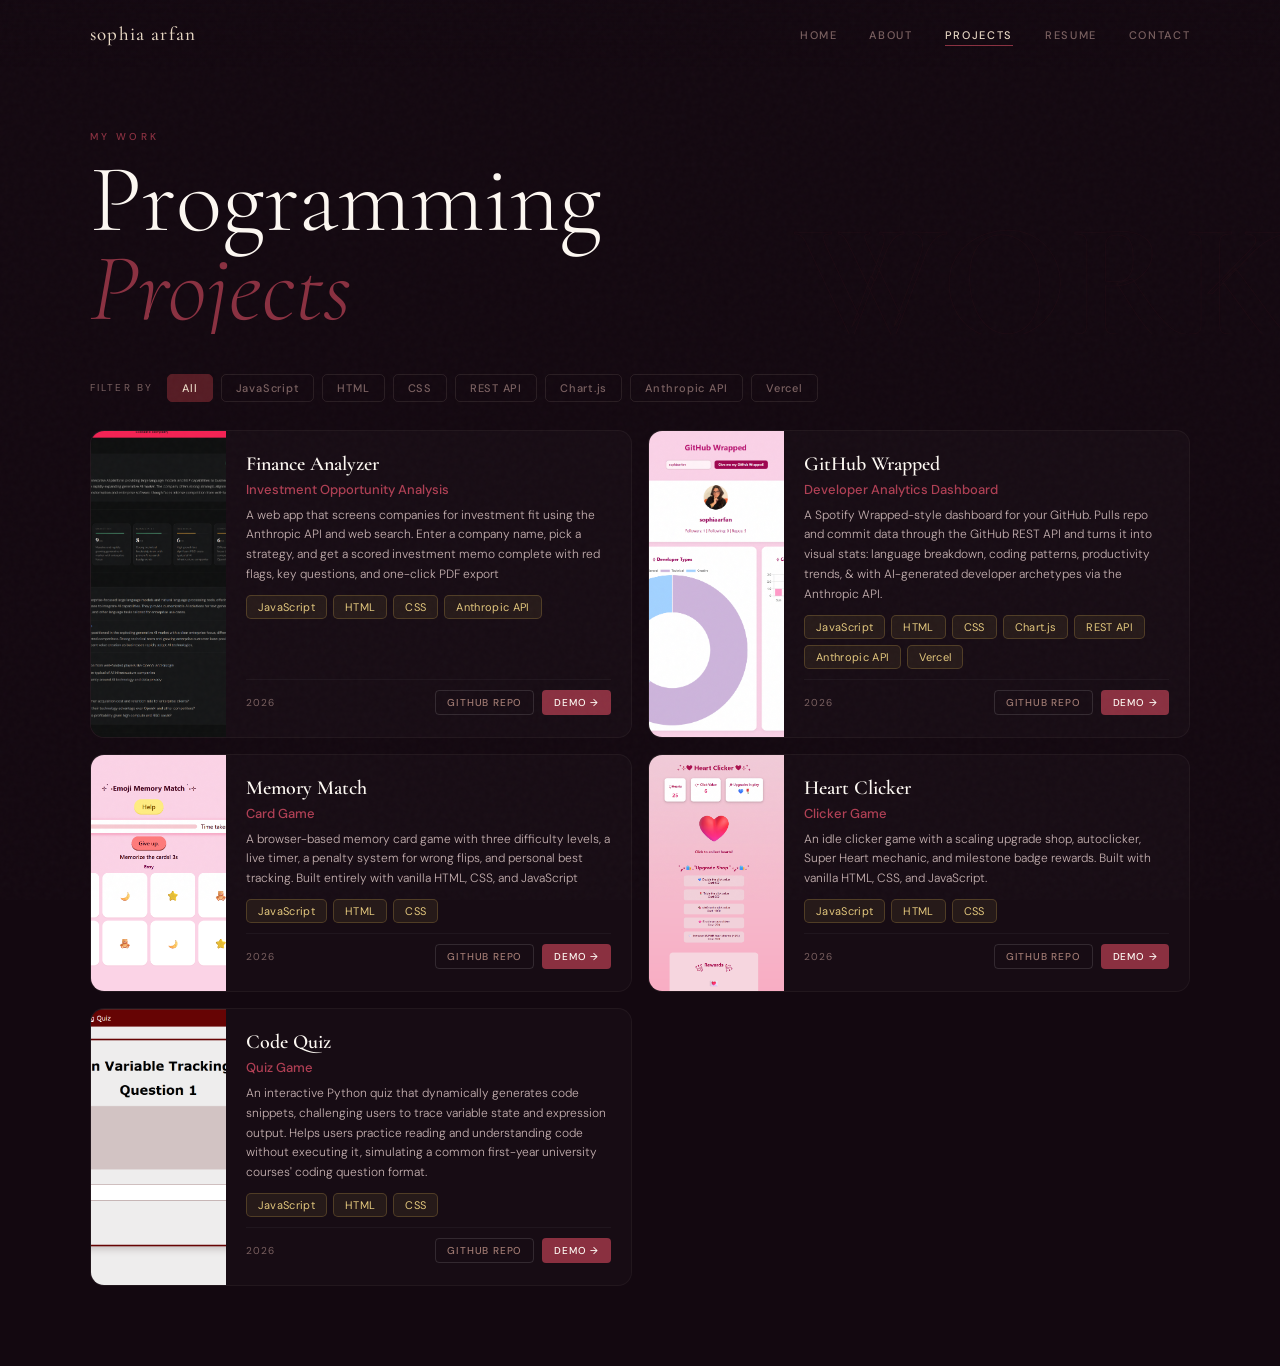
==== projects.html @ 9e25e01b "initial commit" ====
<!DOCTYPE html>
<html>

<head>
  <meta charset="UTF-8">
  <meta name="viewport" content="width=device-width, initial-scale=1.0">
  <title>Projects | Sophia Arfan</title>
  <link
    href="https://fonts.googleapis.com/css2?family=Cormorant+Garamond:ital,wght@0,300;0,500;0,700;1,300;1,500;1,700&family=DM+Sans:opsz,wght@9..40,300;9..40,400;9..40,500&display=swap"
    rel="stylesheet">
  <link rel="stylesheet" href="css/style.css">
</head>

<body>

  <nav>
    <a class="nav-logo" href="index.html">sophia arfan</a>
    <ul class="nav-links">
      <li><a href="index.html">Home</a></li>
      <li><a href="about.html">About</a></li>
      <li><a href="projects.html" class="active">Projects</a></li>
      <li><a href="resume.html">Resume</a></li>
      <li><a href="contact.html">Contact</a></li>
    </ul>
  </nav>

  <div class="page-wrap">
    <div class="proj-top rev">
      <span class="kicker">My work</span>
      <h2 class="display" style="font-size:clamp(48px,7.5vw,96px)">Programming<br><em>Projects</em></h2>
      <div class="proj-top-wm">WORK</div>
    </div>

    <div class="filter-bar rev" style="transition-delay:.1s">
      <span class="fk">Filter by</span>
      <button class="fb on" data-f="all">All</button>
      <button class="fb" data-f="JavaScript">JavaScript</button>
      <button class="fb" data-f="HTML">HTML</button>
      <button class="fb" data-f="CSS">CSS</button>
      <button class="fb" data-f="REST API">REST API</button>
      <button class="fb" data-f="Chart.js">Chart.js</button>
      <button class="fb" data-f="Anthropic API">Anthropic API</button>
      <button class="fb" data-f="Vercel">Vercel</button>
    </div>

    <div class="all-grid" id="allGrid">

      <!--Finance Analyzer project card-->
      <div class="pc" data-t="JavaScript,HTML,CSS,Anthropic API">
        <img src="images/financeAnalyzerSnapshot.png" alt="Finance Analyzer" class="pc-img-photo">
        <div class="pc-body">
          <div>
            <h3 class="pc-title">Finance Analyzer</h3>
            <h2 class="pc-subtitle">Investment Opportunity Analysis</h2>
            <p class="pc-desc">
              A web app that screens companies for investment fit using the Anthropic API and web search. 
              Enter a company name, pick a strategy, and get a scored investment 
              memo complete with red flags, key questions, and one-click PDF export
            </p>
            <div class="tags">
              <span class="tag">JavaScript</span>
              <span class="tag">HTML</span>
              <span class="tag">CSS</span>
              <span class="tag">Anthropic API</span>
            </div>
          </div>
          <div class="pc-footer">
            <span class="pc-year">2026</span>
            <div class="pc-btns">
              <a href="https://github.com/sophiaarfan/finance-analyzer" target="_blank"
                class="pc-btn-gh">GitHub Repo</a>
              <a href="https://finance-analyzer-two.vercel.app/" target="_blank" class="pc-btn-demo">Demo →</a>
            </div>
          </div>
        </div>
      </div>
      <!-- GitHub Wrapped project card -->
      <div class="pc" data-t="JavaScript,HTML,CSS,REST API,Chart.js,Anthropic API,Vercel">
        <img src="images/gitWrappedSnapshot.png" alt="GitHub Wrapped" class="pc-img-photo">
        <div class="pc-body">
          <div>
            <h3 class="pc-title">GitHub Wrapped</h3>
            <h2 class="pc-subtitle">Developer Analytics Dashboard</h2>
            <p class="pc-desc">
              A Spotify Wrapped-style dashboard for your GitHub. 
              Pulls repo and commit data through the GitHub REST API and turns it into 
              visual stats: language breakdown, coding patterns, productivity trends, & 
              with AI-generated developer archetypes via the Anthropic API.
            </p>
            <div class="tags">
              <span class="tag">JavaScript</span>
              <span class="tag">HTML</span>
              <span class="tag">CSS</span>
              <span class="tag">Chart.js</span>
              <span class="tag">REST API</span>
              <span class="tag">Anthropic API</span>
              <span class="tag">Vercel</span>
            </div>
          </div>
          <div class="pc-footer">
            <span class="pc-year">2026</span>
            <div class="pc-btns">
              <a href="https://github.com/sophiaarfan/Git-Wrapped---Developer-Analytics-Dashboard.git" target="_blank"
                class="pc-btn-gh">GitHub Repo</a>
              <a href="https://git-wrapped-one.vercel.app/" target="_blank" class="pc-btn-demo">Demo →</a>
            </div>
          </div>
        </div>
      </div>
      
      <!-- Memory Match project card -->
      <div class="pc" data-t="JavaScript,HTML,CSS">
        <img src="images/memoryMatchSnapshot.png" alt="Memory Match" class="pc-img-photo">
        <div class="pc-body">
          <div>
            <h3 class="pc-title">Memory Match</h3>
            <h2 class="pc-subtitle">Card Game</h2>
            <p class="pc-desc">
              A browser-based memory card game with three difficulty levels, a live timer, 
              a penalty system for wrong flips, and personal best tracking.
               Built entirely with vanilla HTML, CSS, and JavaScript
            </p>
            <div class="tags">
              <span class="tag">JavaScript</span>
              <span class="tag">HTML</span>
              <span class="tag">CSS</span>
            </div>
          </div>
          <div class="pc-footer">
            <span class="pc-year">2026</span>
            <div class="pc-btns">
              <a href="https://github.com/sophiaarfan/Memory-Match.git" target="_blank"
                class="pc-btn-gh">GitHub Repo</a>
              <a href="https://sophiaarfan.github.io/memory-match/" target="_blank" class="pc-btn-demo">Demo →</a>
            </div>
          </div>
        </div>
      </div>

      <!-- Heart Clicker project card -->
      <div class="pc" data-t="JavaScript,HTML,CSS">
        <img src="images/heartClickerSnapshot.png" alt="Heart Clicker" class="pc-img-photo">
        <div class="pc-body">
          <div>
            <h3 class="pc-title">Heart Clicker</h3>
            <h2 class="pc-subtitle">Clicker Game</h2>
            <p class="pc-desc">
              An idle clicker game with a scaling upgrade shop, autoclicker, Super Heart mechanic, 
              and milestone badge rewards. Built with vanilla HTML, CSS, and JavaScript.
            </p>
            <div class="tags">
              <span class="tag">JavaScript</span>
              <span class="tag">HTML</span>
              <span class="tag">CSS</span>
            </div>
          </div>
          <div class="pc-footer">
            <span class="pc-year">2026</span>
            <div class="pc-btns">
              <a href="https://github.com/sophiaarfan/Heart-Clicker.git" target="_blank"
                class="pc-btn-gh">GitHub Repo</a>
              <a href="https://sophiaarfan.github.io/heart-clicker/" target="_blank" class="pc-btn-demo">Demo →</a>
            </div>
          </div>
        </div>
      </div>

      <!-- Code Quiz project card -->
      <div class="pc" data-t="JavaScript,HTML,CSS">
        <img src="images/codeQuizSnapshot.png" alt="Code Quiz" class="pc-img-photo">
        <div class="pc-body">
          <div>
            <h3 class="pc-title">Code Quiz</h3>
            <h2 class="pc-subtitle">Quiz Game</h2>
            <p class="pc-desc">
              An interactive Python quiz that dynamically generates code snippets, 
              challenging users to trace variable state and expression output. 
              Helps users practice reading and understanding code without executing it, simulating a common first-year university courses' coding question format.
            </p>
            <div class="tags">
              <span class="tag">JavaScript</span>
              <span class="tag">HTML</span>
              <span class="tag">CSS</span>
            </div>
          </div>
          <div class="pc-footer">
            <span class="pc-year">2026</span>
            <div class="pc-btns">
              <a href="https://github.com/sophiaarfan/Code-Quiz.git" target="_blank"
                class="pc-btn-gh">GitHub Repo</a>
              <a href="https://sophiaarfan.github.io/code-quiz/" target="_blank" class="pc-btn-demo">Demo →</a>
            </div>
          </div>
        </div>
      </div>


    </div>
  </div>

  <script src="js/main.js"></script>
</body>

</html>
---- css/style.css ----
*,
*::before,
*::after {
  box-sizing: border-box;
  margin: 0;
  padding: 0;
}

html {
  scroll-behavior: smooth;
}

body {
  font-family: 'DM Sans', sans-serif;
  background: #130810;
  color: #fdf8f2;
  overflow-x: hidden;
}

body::after {
  content: '';
  position: fixed;
  inset: 0;
  background-image: url("data:image/svg+xml,%3Csvg viewBox='0 0 200 200' xmlns='http://www.w3.org/2000/svg'%3E%3Cfilter id='n'%3E%3CfeTurbulence type='fractalNoise' baseFrequency='0.85' numOctaves='4' stitchTiles='stitch'/%3E%3C/filter%3E%3Crect width='100%25' height='100%25' filter='url(%23n)' opacity='0.025'/%3E%3C/svg%3E");
  pointer-events: none;
  z-index: 9990;
}

nav {
  position: fixed;
  top: 0;
  left: 0;
  right: 0;
  z-index: 500;
  padding: 22px 7vw;
  display: flex;
  justify-content: space-between;
  align-items: center;
}

nav::before {
  content: '';
  position: absolute;
  inset: 0;
  background: linear-gradient(to bottom, rgba(19, 8, 16, .94) 0%, transparent 100%);
  pointer-events: none;
}

.nav-logo {
  font-family: 'Cormorant Garamond', serif;
  font-size: 19px;
  font-weight: 500;
  color: #E8D8C4;
  letter-spacing: .07em;
  position: relative;
  z-index: 1;
  text-decoration: none;
}

.nav-links {
  display: flex;
  gap: 32px;
  list-style: none;
  position: relative;
  z-index: 1;
}

.nav-links a {
  color: #7a6060;
  text-decoration: none;
  font-size: 11px;
  font-weight: 500;
  letter-spacing: .15em;
  text-transform: uppercase;
  transition: color .2s;
  padding-bottom: 3px;
  border-bottom: 1px solid transparent;
}

.nav-links a:hover {
  color: #E8D8C4;
}

.nav-links a.active {
  color: #E8D8C4;
  border-bottom-color: #8a3040;
}

.page-wrap {
  animation: pgIn .4s ease forwards;
}

@keyframes pgIn {
  from {
    opacity: 0;
    transform: translateY(8px);
  }

  to {
    opacity: 1;
    transform: translateY(0);
  }
}

.kicker {
  font-size: 10px;
  font-weight: 500;
  letter-spacing: .32em;
  text-transform: uppercase;
  color: #8a3040;
  display: block;
  margin-bottom: 12px;
}

.display {
  font-family: 'Cormorant Garamond', serif;
  line-height: .93;
  font-weight: 300;
  color: #fdf8f2;
}

.display em {
  font-style: italic;
  color: #8a3040;
}

.rev {
  opacity: 0;
  transform: translateY(20px);
  transition: opacity .55s ease, transform .55s ease;
}

.rev.vis {
  opacity: 1;
  transform: translateY(0);
}

.tag {
  background: rgba(201, 168, 76, .09);
  border: 1px solid rgba(201, 168, 76, .25);
  color: #e4c97e;
  border-radius: 5px;
  padding: 4px 11px;
  font-size: 11px;
  font-weight: 400;
  letter-spacing: .03em;
  transition: background .2s;
  display: inline-block;
}

.tag:hover {
  background: rgba(201, 168, 76, .2);
}

.tags {
  display: flex;
  flex-wrap: wrap;
  gap: 6px;
  margin-top: 10px;
}

.btn {
  display: inline-flex;
  align-items: center;
  gap: 10px;
  padding: 12px 26px;
  border-radius: 3px;
  font-family: 'DM Sans', sans-serif;
  font-size: 11px;
  font-weight: 500;
  letter-spacing: .14em;
  text-transform: uppercase;
  text-decoration: none;
  cursor: pointer;
  border: none;
  transition: all .22s;
}

.btn-red {
  background: #561C24;
  color: #E8D8C4;
}

.btn-red:hover {
  background: #8a3040;
  transform: translateY(-2px);
}

.btn-ghost {
  background: transparent;
  color: #fdf8f2;
  border: 1px solid rgba(232, 216, 196, .18);
}

.btn-ghost:hover {
  border-color: #E8D8C4;
  transform: translateY(-2px);
}

.arr {
  transition: transform .2s;
}

.btn:hover .arr {
  transform: translateX(4px);
}

.pc {
  background: rgba(255, 255, 255, .018);
  border: 1px solid rgba(232, 216, 196, .05);
  border-radius: 14px;
  overflow: hidden;
  display: flex;
  flex-direction: row;
  transition: border-color .3s, transform .3s, box-shadow .3s;
  align-items: stretch;
}

.pc:hover {
  border-color: rgba(86, 28, 36, .5);
  transform: translateY(-5px) !important;
  box-shadow: 0 22px 52px rgba(86, 28, 36, .28);
}

.car-track .pc {
  flex-shrink: 0;
  opacity: 1 !important;
  transform: none !important;
}

.feat-cta {
  min-width: 320px;
  align-items: center;
  justify-content: center;
  background: rgba(86, 28, 36, .08);
  border: 1px dashed rgba(138, 48, 64, .35);
}

.feat-cta-body {
  align-items: center;
  justify-content: center;
  text-align: center;
  gap: 18px;
}

.feat-cta-icon {
  font-family: 'Cormorant Garamond', serif;
  font-size: 42px;
  color: rgb(113, 67, 76);
  margin-bottom: 14px;
}

.feat-cta-title {
  font-size: 22px;
  margin-bottom: 10px;
}

.feat-cta-desc {
  max-width: 220px;
  margin: 0 auto;
}

.feat-cta-btn {
  margin-top: 18px;
  padding: 9px 22px;
  font-size: 11px;
  letter-spacing: .1em;
}

.all-grid .pc {
  width: 100%;
  opacity: 0;
  transform: translateY(16px);
}

.all-grid .pc.vis {
  opacity: 1;
  transform: translateY(0);
  transition: opacity .5s ease, transform .5s ease, border-color .3s, box-shadow .3s;
}

.all-grid .pc.gone {
  display: none;
}

.pc-img {
  width: 185px;
  min-width: 185px;
  display: flex;
  align-items: center;
  justify-content: center;
  position: relative;
  min-height: 300px;
}
.pc-img-photo {
  width: 25%;
  min-width: 25%;
  height: 100%;
  object-fit: cover;
  display: block;
}

.ci1 {
  background: linear-gradient(135deg, #fad2e7, #b91371);
}

.ci2 {
  background: linear-gradient(135deg, #1a1a2e, #16213e);
}

.ci3 {
  background: linear-gradient(135deg, #561C24, #8a3040);
}

.ci4 {
  background: linear-gradient(135deg, #0d1b2a, #1b4332);
}

.pc-icon {
  font-size: 34px;
  position: absolute;
  bottom: 10px;
  left: 13px;
}

.pc-body {
  padding: 22px 20px;
  display: flex;
  flex-direction: column;
  justify-content: space-between;
  flex: 1;
  gap: 6px;
}

.pc-title {
  font-family: 'Cormorant Garamond', serif;
  font-size: 20px;
  font-weight: 600;
  color: #fdf8f2;
  margin-bottom: 5px;
  line-height: 1.15;
}
.pc-subtitle {
  font-size: 13px;
  color: #b03f54;
  font-weight: 500;
  margin-bottom: 8px;
}
.pc-desc {
  font-size: 12px;
  font-weight: 300;
  color: #c6b1b1;
  line-height: 1.65;
}

.pc-footer {
  display: flex;
  align-items: center;
  justify-content: space-between;
  padding-top: 10px;
  border-top: 1px solid rgba(255, 255, 255, .04);
  margin-top: 4px;
}

.pc-year {
  font-size: 10px;
  color: #7a6060;
  letter-spacing: .1em;
}

.pc-btns {
  display: flex;
  gap: 8px;
  align-items: center;
}

.pc-link {
  font-size: 10px;
  font-weight: 500;
  letter-spacing: .12em;
  text-transform: uppercase;
  color: #8a3040;
  text-decoration: none;
  transition: color .2s, letter-spacing .2s;
}

.pc-link:hover {
  color: #E8D8C4;
  letter-spacing: .18em;
}

.pc-btn-gh {
  display: inline-flex;
  align-items: center;
  gap: 5px;
  font-size: 10px;
  font-weight: 500;
  letter-spacing: .08em;
  text-transform: uppercase;
  color: #a07a72;
  text-decoration: none;
  border: 1px solid rgba(255, 255, 255, .12);
  border-radius: 4px;
  padding: 5px 11px;
  transition: all .2s;
}

.pc-btn-gh:hover {
  color: #fdf8f2;
  border-color: rgba(255, 255, 255, .3);
}

.pc-btn-demo {
  display: inline-flex;
  align-items: center;
  gap: 5px;
  font-size: 10px;
  font-weight: 500;
  letter-spacing: .08em;
  text-transform: uppercase;
  color: #fdf8f2;
  background: #8a3040;
  border-radius: 4px;
  padding: 5px 11px;
  text-decoration: none;
  border: 1px solid transparent;
  transition: all .2s;
}

.pc-btn-demo:hover {
  background: #6D2932;
}

.car-outer {
  overflow: hidden;
}

.car-track {
  display: flex;
  gap: 20px;
  transition: transform .6s cubic-bezier(.25, .46, .45, .94);
}

.car-controls {
  display: flex;
  align-items: center;
  gap: 14px;
  margin-top: 24px;
}

.car-dots {
  display: flex;
  gap: 7px;
  align-items: center;
  flex: 1;
}

.cdot {
  width: 6px;
  height: 6px;
  border-radius: 999px;
  background: rgba(201, 168, 76, .2);
  transition: all .3s;
  cursor: pointer;
}

.cdot.on {
  background: #c9a84c;
  width: 22px;
}

.car-btn {
  width: 44px;
  height: 44px;
  border-radius: 50%;
  border: 1px solid rgba(201, 168, 76, .3);
  background: transparent;
  color: #e4c97e;
  font-size: 18px;
  cursor: pointer;
  transition: all .2s;
  display: flex;
  align-items: center;
  justify-content: center;
}

.car-btn:hover {
  background: #c9a84c;
  color: #130810;
  border-color: #c9a84c;
}

.blob {
  position: absolute;
  border-radius: 50%;
  pointer-events: none;
  filter: blur(90px);
}

.b1 {
  width: 650px;
  height: 650px;
  right: -80px;
  top: -100px;
  background: radial-gradient(circle, rgba(86, 28, 36, .5) 0%, transparent 70%);
  animation: bd 11s ease-in-out infinite;
}

.b2 {
  width: 420px;
  height: 420px;
  left: -80px;
  bottom: -60px;
  background: radial-gradient(circle, rgba(109, 41, 50, .28) 0%, transparent 70%);
  animation: bd 14s ease-in-out infinite reverse;
}

.b3 {
  width: 260px;
  height: 260px;
  right: 28%;
  top: 38%;
  background: radial-gradient(circle, rgba(201, 168, 76, .07) 0%, transparent 70%);
  animation: bd 9s ease-in-out infinite 3s;
}

@keyframes bd {

  0%,
  100% {
    transform: translate(0, 0);
  }

  33% {
    transform: translate(-28px, 18px);
  }

  66% {
    transform: translate(14px, -22px);
  }
}

.hero {
  min-height: 100vh;
  display: grid;
  grid-template-columns: 1.1fr 1fr;
  position: relative;
  overflow: hidden;
}

.wm {
  position: absolute;
  font-family: 'Cormorant Garamond', serif;
  font-size: clamp(130px, 20vw, 280px);
  font-weight: 700;
  color: transparent;
  -webkit-text-stroke: 1px rgba(86, 28, 36, .14);
  white-space: nowrap;
  user-select: none;
  pointer-events: none;
  right: -1vw;
  top: 50%;
  transform: translateY(-52%);
  letter-spacing: -.03em;
}

.hero-left {
  padding: 80px 4vw 60px 7vw;
  display: flex;
  flex-direction: column;
  justify-content: center;
  position: relative;
  z-index: 2;
}

.hero-eyebrow {
  font-size: 10px;
  font-weight: 500;
  letter-spacing: .3em;
  text-transform: uppercase;
  color: #8a3040;
  margin-bottom: 15px;
  opacity: 0;
  animation: sli .7s .1s forwards;
}

.hero-title {
  font-family: 'Cormorant Garamond', serif;
  line-height: .9;
  font-weight: 300;
  margin-bottom: 28px;
  opacity: 0;
  animation: sli .7s .25s forwards;
}

.hero-title .t1 {
  display: block;
  font-size: clamp(28px, 3.5vw, 46px);
  color: #a07a72;
  letter-spacing: .04em;
}

.hero-title .t2 {
  display: block;
  font-size: clamp(76px, 11.5vw, 148px);
  color: #fdf8f2;
}

.hero-title .t3 {
  display: block;
  font-size: clamp(68px, 10vw, 128px);
  color: #8a3040;
  font-style: italic;
}

.hero-desc {
  font-size: 15px;
  font-weight: 300;
  color: #7a6060;
  line-height: 1.88;
  max-width: 420px;
  margin-bottom: 34px;
  opacity: 0;
  animation: sli .7s .4s forwards;
}

.hero-btns {
  display: flex;
  gap: 11px;
  flex-wrap: wrap;
  margin-bottom: 44px;
  opacity: 0;
  animation: sli .7s .54s forwards;
}

.hero-stats {
  display: flex;
  gap: 36px;
  opacity: 0;
  animation: sli .7s .68s forwards;
}

.sn {
  font-family: 'Cormorant Garamond', serif;
  font-size: 38px;
  font-weight: 500;
  color: #E8D8C4;
  line-height: 1;
}

.sl {
  font-size: 10px;
  color: #7a6060;
  letter-spacing: .07em;
  margin-top: 2px;
}

@keyframes sli {
  from {
    opacity: 0;
    transform: translateX(-18px);
  }

  to {
    opacity: 1;
    transform: translateX(0);
  }
}

.hero-right {
  display: flex;
  align-items: center;
  justify-content: center;
  padding: 130px 7vw 60px 2vw;
  position: relative;
  z-index: 2;
}
/* bigger card stack */
.cs {
  display: flex;
  flex-direction: column;
  gap: 12px;
  width: 380px;
}

.hc {
  border-radius: 18px;
  padding: 24px 26px;
  transition: transform .25s ease;
}
.hc1 {
  background: rgba(86, 28, 36, .22);
  border: 1px solid rgba(86, 28, 36, .5);
  backdrop-filter: blur(16px);
  overflow: hidden;
}

.ticker-wrap {
  overflow: hidden;
  width: 100%;
  margin-top: 10px;
}

.ticker-track {
  display: flex;
  gap: 18px;
  width: max-content;
  animation: ticker 18s linear infinite;
}

.ticker-item {
  background: rgba(201, 168, 76, .09);
  border: 1px solid rgba(201, 168, 76, .25);
  color: #e4c97e;
  border-radius: 5px;
  padding: 4px 11px;
  font-size: 11px;
  font-weight: 400;
  letter-spacing: .03em;
  white-space: nowrap;
  flex-shrink: 0;
}

@keyframes ticker {
  from { transform: translateX(0); }
  to { transform: translateX(-50%); }
}
.hc2 {
  background: rgba(19, 8, 16, .88);
  border: 1px solid rgba(29, 185, 84, .15);
  backdrop-filter: blur(20px);
}

.hc3 {
  background: rgba(109, 41, 50, .2);
  border: 1px solid rgba(109, 41, 50, .45);
  backdrop-filter: blur(12px);
}
.hc-status {
  background: rgba(46, 226, 58, 0.162);
  border: 1px solid rgba(42, 235, 109, 0.2);
  backdrop-filter: blur(16px);
  padding: 16px 22px;
}

.hc-status .status-row {
  margin-bottom: 0;
}

.hc-status .status-txt {
  font-size: 12px;
  color: #bde8bd;
}


.hc-label {
  font-size: 9px;
  font-weight: 500;
  letter-spacing: .2em;
  text-transform: uppercase;
  color: #7a6060;
  margin-bottom: 7px;
}

.hc-title {
  font-family: 'Cormorant Garamond', serif;
  font-size: 18px;
  font-weight: 500;
  color: #E8D8C4;
  margin-bottom: 4px;
}

.hc-sub {
  font-size: 12px;
  color: #7a6060;
  font-weight: 300;
  line-height: 1.5;
}

.dot-g {
  width: 7px;
  height: 7px;
  border-radius: 50%;
  background: #4ade80;
  box-shadow: 0 0 7px #4ade80;
  animation: pg 2s infinite;
  display: inline-block;
}

@keyframes pg {

  0%,
  100% {
    opacity: 1;
  }

  50% {
    opacity: .3;
  }
}

.status-row {
  display: flex;
  align-items: center;
  gap: 8px;
  margin-bottom: 10px;
}

.status-txt {
  font-size: 11px;
  color: #7a6060;
}

.hc-stat {
  font-family: 'Cormorant Garamond', serif;
  font-size: 33px;
  color: #8a3040;
  line-height: 1;
  margin-bottom: 2px;
}

.hc-stat-l {
  font-size: 11px;
  color: #7a6060;
}

.sp-mini {
  display: flex;
  align-items: center;
  gap: 10px;
}

.sp-alb {
  width: 36px;
  height: 36px;
  border-radius: 6px;
  background: linear-gradient(135deg, #561C24, #8a3040);
  display: flex;
  align-items: center;
  justify-content: center;
  font-size: 15px;
  flex-shrink: 0;
}

.sp-now {
  font-size: 8px;
  color: #1DB954;
  letter-spacing: .14em;
  text-transform: uppercase;
  margin-bottom: 2px;
}

.sp-track {
  font-size: 12px;
  color: #E8D8C4;
  font-weight: 500;
}

.sp-artist {
  font-size: 11px;
  color: #7a6060;
}

.featured-section {
  padding: 0 7vw 100px;
  position: relative;
  z-index: 2;
  margin-top: -45px;
}

.featured-header {
  display: flex;
  align-items: center;
  gap: 16px;
  margin-bottom: 32px;
}

.featured-header .kicker {
  margin-bottom: 0;
}

.feat-divider {
  flex: 1;
  height: 1px;
  background: linear-gradient(90deg, rgba(201, 168, 76, .2), transparent);
}

.feat-viewall {
  font-size: 11px;
  font-weight: 500;
  letter-spacing: .12em;
  text-transform: uppercase;
  color: #8a3040;
  text-decoration: none;
  transition: color .2s;
}

.feat-viewall:hover {
  color: #E8D8C4;
}

.about-wrap {
  display: grid;
  grid-template-columns: 0.8fr 1.2fr;  
  min-height: 100vh;
}

.about-l {
  background: linear-gradient(150deg, #3d1022 0%, #1a0810 60%, #130810 100%);
  position: relative;
  overflow: hidden;
  display: flex;
  flex-direction: column;
  justify-content: center;   
  padding: 80px 44px 60px;
  min-height: 100vh;
}

.about-l-wm {
  position: absolute;
  bottom: -30px;
  left: -10px;
  font-family: 'Cormorant Garamond', serif;
  font-size: clamp(110px, 14vw, 200px);
  font-weight: 700;
  color: transparent;
  -webkit-text-stroke: 1px rgba(86, 28, 36, .16);
  line-height: 1;
  user-select: none;
  pointer-events: none;
  white-space: nowrap;
}

.about-l-name {
  position: relative;
  z-index: 2;
  font-family: 'Cormorant Garamond', serif;
  font-size: clamp(38px, 4.5vw, 58px);
  font-weight: 300;
  color: #E8D8C4;
  line-height: 1.08;
  margin-bottom: 10px;
}

.about-l-name em {
  color: #8a3040;
  font-style: italic;
}

.about-l-role {
  position: relative;
  z-index: 2;
  font-size: 11px;
  color: #755656;
  letter-spacing: .13em;
}

.about-l-photo-wrap {
  position: relative;
  z-index: 2;
  margin-bottom: 20px;
}

.about-l-photo {
  width: 180px;
  height: 180px;
  border-radius: 50%;
  object-fit: cover;
  border: 2px solid rgba(138, 48, 64, .5);
  display: block;
}


.about-r {
  padding: 110px 52px 80px;
  background: #1c0d13;
  overflow-y: auto;
}

.about-bio {
  font-size: 15px;
  font-weight: 300;
  color: #c6a6a6;
  line-height: 1.92;
  margin-bottom: 34px;
  max-width: 490px;
}

.sp-w {
  background: rgba(8, 3, 5, .92);
  border: 1px solid rgba(232, 216, 196, .06);
  border-radius: 14px;
  padding: 16px 18px;
  display: flex;
  align-items: center;
  gap: 14px;
  margin-bottom: 28px;
  position: relative;
  overflow: hidden;
}

.sp-w::before {
  content: '';
  position: absolute;
  left: 0;
  top: 0;
  bottom: 0;
  width: 3px;
  background: linear-gradient(to bottom, #1DB954, rgba(29, 185, 84, .1));
}

.sp-w-alb {
  width: 50px;
  height: 50px;
  border-radius: 8px;
  background: linear-gradient(135deg, #561C24, #8a3040);
  flex-shrink: 0;
  display: flex;
  align-items: center;
  justify-content: center;
  font-size: 20px;
}

.sp-w-info {
  flex: 1;
}

.sp-w-now {
  font-size: 9px;
  font-weight: 500;
  letter-spacing: .17em;
  text-transform: uppercase;
  color: #1DB954;
  margin-bottom: 4px;
}

.sp-w-track {
  font-size: 15px;
  font-weight: 500;
  color: #E8D8C4;
  margin-bottom: 1px;
}

.sp-w-artist {
  font-size: 12px;
  color: #7a6060;
}

.sp-w-bar {
  width: 100%;
  height: 3px;
  background: rgba(255, 255, 255, .07);
  border-radius: 999px;
  margin-top: 10px;
  overflow: hidden;
}

.sp-w-fill {
  height: 100%;
  width: 58%;
  background: #1DB954;
  border-radius: 999px;
}

.sp-w-times {
  display: flex;
  justify-content: space-between;
  margin-top: 4px;
}

.sp-w-t {
  font-size: 9px;
  color: #7a6060;
}

.ic-stack {
  margin-bottom: 30px;
  position: relative;
  display: flex;
  flex-direction: row;
  gap: 10px;
  flex-wrap: wrap;
}

.ic {
  background: rgba(86, 28, 36, .1);
  border: 1px solid rgba(86, 28, 36, .22);
  border-radius: 12px;
  padding: 15px 18px;
  position: relative;
  z-index: 1;
  transition: transform .25s;
  display: flex;
  align-items: center;
  gap: 13px;
  flex: 1;
  min-width: 180px;
}

.ic:hover {
  transform: translateY(-5px) scale(1.01);
  z-index: 10;
}

.ic:nth-child(2) {
  margin-left: 18px;
  background: rgba(12, 4, 8, .82);
  border-color: rgba(232, 216, 196, .06);
}

.ic:nth-child(3) {
  margin-left: 9px;
  background: rgba(109, 41, 50, .11);
  border-color: rgba(109, 41, 50, .26);
}


.ic-icon {
  font-size: 20px;
  flex-shrink: 0;
}

.ic-title {
  font-size: 13px;
  font-weight: 500;
  color: #E8D8C4;
  margin-bottom: 2px;
}

.ic-sub {
  font-size: 11px;
  color: #7a6060;
  font-weight: 300;
}

.proj-top {
  padding: 130px 7vw 0;
  position: relative;
  overflow: hidden;
}

.proj-top-wm {
  position: absolute;
  right: -1vw;
  bottom: -50px;
  font-family: 'Cormorant Garamond', serif;
  font-size: clamp(80px, 13vw, 170px);
  font-weight: 700;
  color: transparent;
  -webkit-text-stroke: 1px rgba(86, 28, 36, .11);
  pointer-events: none;
  user-select: none;
}

.filter-bar {
  padding: 40px 7vw 0;
  display: flex;
  flex-wrap: wrap;
  align-items: center;
  gap: 8px;
}

.fk {
  font-size: 10px;
  letter-spacing: .22em;
  text-transform: uppercase;
  color: #7a6060;
  margin-right: 6px;
}

.fb {
  background: transparent;
  border: 1px solid rgba(232, 216, 196, .1);
  color: #7a6060;
  border-radius: 5px;
  padding: 6px 14px;
  font-family: 'DM Sans', sans-serif;
  font-size: 11px;
  font-weight: 500;
  letter-spacing: .07em;
  cursor: pointer;
  transition: all .18s;
}

.fb:hover {
  border-color: rgba(232, 216, 196, .26);
  color: #fdf8f2;
}

.fb.on {
  background: #561C24;
  border-color: #561C24;
  color: #E8D8C4;
}

.all-grid {
  padding: 28px 7vw 80px;
  display: grid;
  grid-template-columns: repeat(2, 1fr);
  gap: 16px;
}

.res-wrap {
  padding: 120px 7vw 80px;
}

.res-grid {
  display: grid;
  grid-template-columns: 270px 1fr;
  gap: 56px;
  max-width: 980px;
}

.res-name {
  font-family: 'Cormorant Garamond', serif;
  font-size: 34px;
  font-weight: 300;
  color: #E8D8C4;
  line-height: 1.08;
  margin-bottom: 5px;
}

.res-name em {
  font-style: italic;
  color: #8a3040;
}

.res-role {
  font-size: 16px;
  letter-spacing: .1em;
  color: #7a6060;
  margin-bottom: 30px;
}

.rs {
  margin-bottom: 26px;
}

.rs-t {
  font-size: 12px;
  font-weight: 500;
  letter-spacing: .26em;
  text-transform: uppercase;
  color: #8a3040;
  padding-bottom: 7px;
  border-bottom: 1px solid rgba(86, 28, 36, .22);
  margin-bottom: 13px;
}

.rs-i {
  font-size: 13px;
  color: #7a6060;
  margin-bottom: 6px;
  font-weight: 300;
  line-height: 1.5;
}

.rs-i span {
  color: #E8D8C4;
}

.br {
  margin-bottom: 10px;
}

.br-lb {
  display: flex;
  justify-content: space-between;
  font-size: 10px;
  color: #7a6060;
  margin-bottom: 5px;
}

.br-t {
  height: 2px;
  background: rgba(255, 255, 255, .06);
  border-radius: 999px;
  overflow: hidden;
}

.br-f {
  height: 100%;
  background: linear-gradient(90deg, #561C24, #8a3040);
  border-radius: 999px;
}

.rm-s {
  margin-bottom: 38px;
}

.rm-st {
  font-size: 9px;
  font-weight: 500;
  letter-spacing: .26em;
  text-transform: uppercase;
  color: #8a3040;
  padding-bottom: 7px;
  border-bottom: 1px solid rgba(86, 28, 36, .18);
  margin-bottom: 18px;
}

.re {
  margin-bottom: 20px;
}

.re-top {
  display: flex;
  justify-content: space-between;
  align-items: flex-start;
  margin-bottom: 2px;
}

.re-title {
  font-size: 15px;
  font-weight: 500;
  color: #E8D8C4;
}

.re-date {
  font-size: 10px;
  color: #7a6060;
  white-space: nowrap;
  margin-left: 12px;
  letter-spacing: .05em;
}

.re-co {
  font-size: 12px;
  color: #8a3040;
  margin-bottom: 7px;
  font-style: italic;
}

.re-ul {
  list-style: none;
}

.re-ul li {
  font-size: 13px;
  color: #7a6060;
  font-weight: 300;
  line-height: 1.65;
  padding-left: 15px;
  position: relative;
  margin-bottom: 3px;
}

.re-ul li::before {
  content: '—';
  position: absolute;
  left: 0;
  color: #8a3040;
  font-size: 10px;
  top: 4px;
}

.ct-wrap {
  min-height: 100vh;
  display: flex;
  flex-direction: column;
  align-items: center;
  justify-content: center;
  padding: 120px 7vw 80px;
  text-align: center;
  position: relative;
  overflow: hidden;
}

.ct-hl {
  font-family: 'Cormorant Garamond', serif;
  font-size: clamp(52px, 9vw, 110px);
  font-weight: 300;
  line-height: .93;
  margin-bottom: 18px;
  position: relative;
  z-index: 1;
}

.ct-hl em {
  font-style: italic;
  color: #9f3649;
}

.ct-sub {
  font-size: 15px;
  font-weight: 300;
  color: #d6b7b7;
  max-width: 380px;
  line-height: 1.88;
  margin: 0 auto 42px;
  position: relative;
  z-index: 1;
}

.ct-cards {
  display: flex;
  gap: 13px;
  flex-wrap: wrap;
  justify-content: center;
  margin-bottom: 44px;
  position: relative;
  z-index: 1;
}

.ct-card {
  background: rgba(86, 28, 36, .1);
  border: 1px solid rgba(86, 28, 36, .26);
  border-radius: 14px;
  padding: 20px 26px;
  text-decoration: none;
  color: #E8D8C4;
  transition: all .24s;
  min-width: 140px;
}

.ct-card:hover {
  background: rgba(86, 28, 36, .26);
  border-color: rgba(86, 28, 36, .52);
  transform: translateY(-5px);
}

.ct-icon {
  font-size: 24px;
  margin-bottom: 9px;
}

.ct-lbl {
  font-size: 10px;
  letter-spacing: .18em;
  text-transform: uppercase;
  color: #a39191;
  margin-bottom: 4px;
}

.ct-val {
  font-size: 13px;
}

.ct-email {
  font-family: 'Cormorant Garamond', serif;
  font-size: clamp(16px, 2.2vw, 26px);
  color: #C7B7A3;
  font-style: italic;
  text-decoration: none;
  border-bottom: 1px solid rgba(199, 183, 163, .16);
  padding-bottom: 3px;
  transition: color .2s;
  position: relative;
  z-index: 1;
}

.ct-email:hover {
  color: #E8D8C4;
}


@media(max-width:920px) {

  .hero,
  .about-wrap {
    grid-template-columns: 1fr;
  }

  .hero-right,
  .about-l {
    display: none;
  }

  .all-grid {
    grid-template-columns: 1fr;
  }

  .res-grid {
    grid-template-columns: 1fr;
  }

  .hero-left {
    padding: 120px 7vw 60px;
  }

  .about-r {
    padding: 60px 7vw 80px;
  }
}
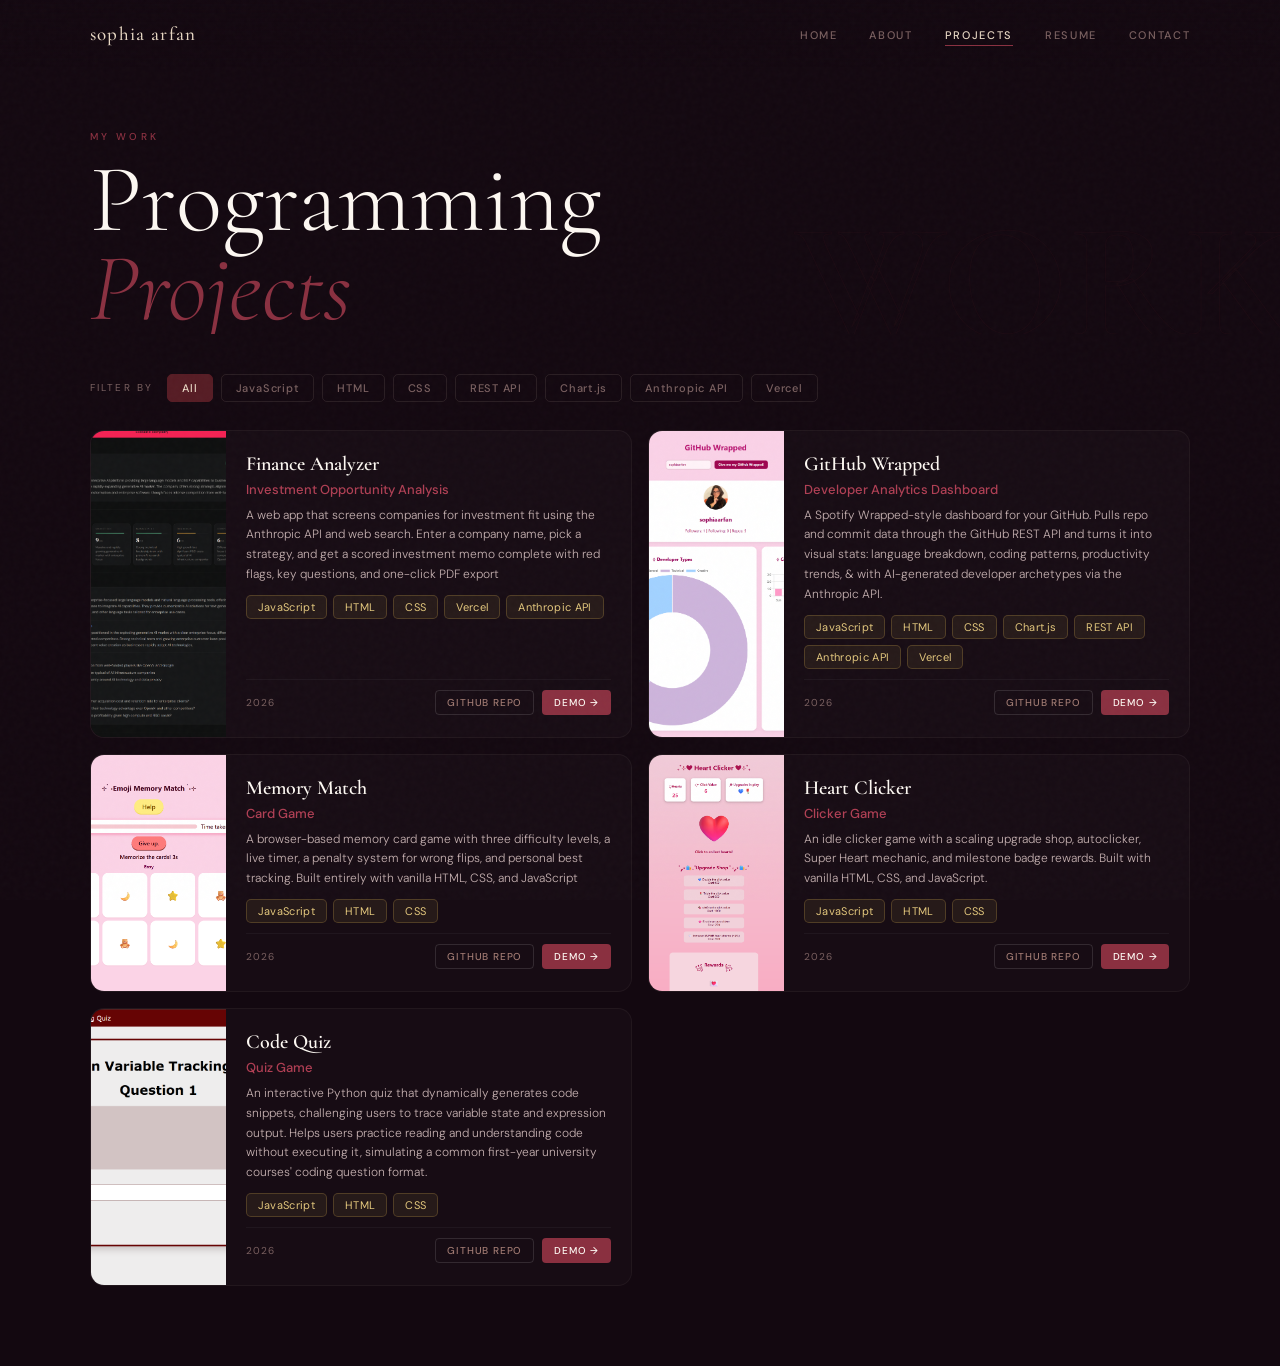
==== commit 39bb8b21: "update resume.html and projects.html" ====
--- a/projects.html
+++ b/projects.html
@@ -61,6 +61,7 @@
               <span class="tag">JavaScript</span>
               <span class="tag">HTML</span>
               <span class="tag">CSS</span>
+              <span class="tag">Vercel</span>
               <span class="tag">Anthropic API</span>
             </div>
           </div>
